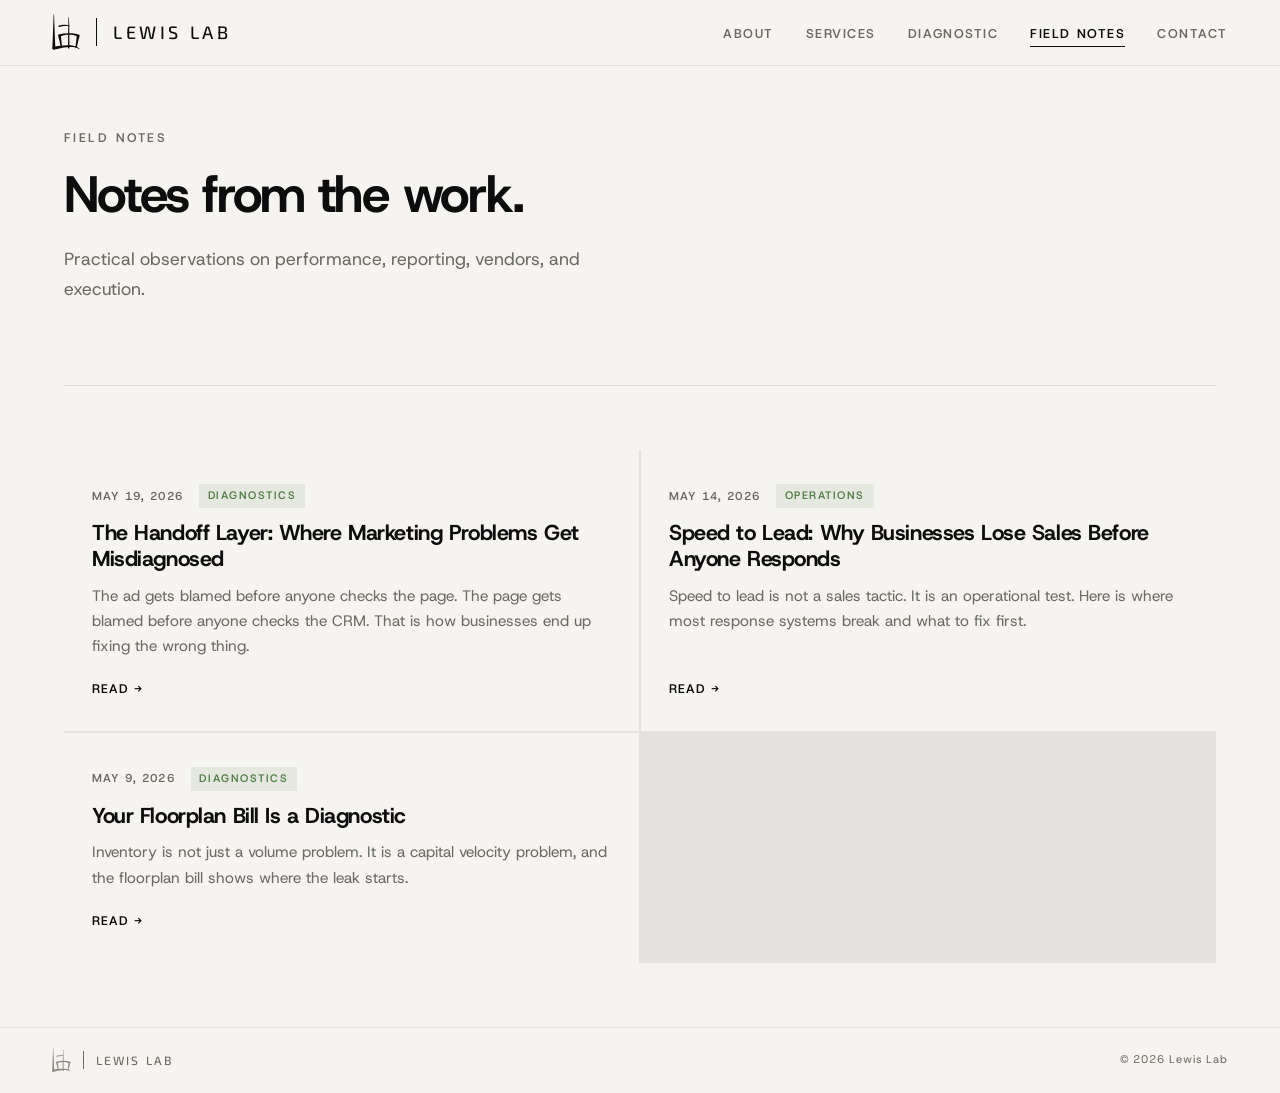
==== blog.html @ 9c0d0205 "Add marketing handoff layer post, update blog and sitemap" ====
<!DOCTYPE html>
<html lang="en">
<head>
  <meta charset="UTF-8" />
  <meta name="viewport" content="width=device-width, initial-scale=1.0" />

  <title>Field Notes | Lewis Lab</title>
  <link rel="canonical" href="https://www.lewislab.io/blog.html" />
  <link rel="icon" type="image/png" href="favicon.png" />
  <link rel="apple-touch-icon" href="apple-touch-icon.png" />
  <meta name="description" content="Practical observations on performance, reporting, vendors, and execution." />

  <meta property="og:title" content="Field Notes | Lewis Lab" />
  <meta property="og:description" content="Practical observations on performance, reporting, vendors, and execution." />
  <meta property="og:type" content="website" />
  <meta property="og:url" content="https://www.lewislab.io/blog.html" />
  <meta property="og:site_name" content="Lewis Lab" />
  <meta property="og:image" content="https://www.lewislab.io/og-image.png" />
  <meta property="og:image:width" content="1200" />
  <meta property="og:image:height" content="630" />

  <meta name="twitter:card" content="summary_large_image" />
  <meta name="twitter:title" content="Field Notes | Lewis Lab" />
  <meta name="twitter:description" content="Practical observations on performance, reporting, vendors, and execution." />
  <meta name="twitter:image" content="https://www.lewislab.io/og-image.png" />

  <link rel="preconnect" href="https://fonts.googleapis.com" />
  <link rel="preconnect" href="https://fonts.gstatic.com" crossorigin />
  <link href="https://fonts.googleapis.com/css2?family=Host+Grotesk:wght@400;500;600;700&family=Exo+2:wght@400;500;600&display=swap" rel="stylesheet" />
  <link rel="stylesheet" href="styles.css" />

  <!-- No page-specific CSS needed: blog listing styles are fully in styles.css -->
</head>
<body class="internal-page">

  <nav aria-label="Primary navigation">
    <a class="nav-logo" href="/">
      <svg class="nav-logo-mark" viewBox="0 0 543.88 699.28" xmlns="http://www.w3.org/2000/svg" aria-hidden="true">
        <path fill="#0D0D0D" d="M6.74,660.85c7.02-159.58,13.14-327.38,18.73-486.98,1.42-40.33,4.12-121.96,5.39-162.32.09-2.71,2.36-4.84,5.07-4.75,2.6.09,4.66,2.19,4.75,4.75,1.85,58.76,4.8,144.44,6.83,202.91,4.75,131.63,9.98,274.19,15.64,405.82l1.77,40.58c.7,16.07-11.75,29.66-27.82,30.37-16.96.84-31.19-13.41-30.37-30.37Z"/>
        <path fill="#0D0D0D" d="M314.56,666.42c-2.31-2.74-3.53-6.23-3.49-9.82,1.98-178.8,2.15-376.42,8.24-554.04.39-12.36.84-24.72,1.33-37.08.09-2.35,1.86-4.4,4.21-4.6,2.69-.23,4.92,1.85,5.02,4.41.49,12.42.94,24.85,1.34,37.27,4.48,129.96,5.91,279.08,6.86,410.02l1.44,149.1c-.47,17.13-13.09,18.83-24.96,4.74Z"/>
        <path fill="#0D0D0D" d="M454.91,651.13c4.17,1.43,19.13,5.58,24.47,7.25,1.86.59,1.94-.93,2.38-2.91,15.63-75.5,30.93-151.11,52.84-225.08,1.1-3.63,2.43-6.85,3.34-9.95,2.29-7.8-2.1-16.02-9.85-18.46-127.93-40.3-273.09-36.7-402.8-4.19-9.32,3.27-9.6,12.77-6.62,21.06,23.02,77.64,36,158.34,52.92,237.06,7.51-1.54,20.65-5.49,25.8-7.02-4.83-43.93-22.15-205.22-23.39-216.38,96.71-36.62,209.86-37.64,306.86,1.56l-25.94,217.06Z"/>
        <path fill="#0D0D0D" d="M133.89,224.09c51.72-19.11,148.16-22.55,199.22-1.15l3.2,1.41c.53.24,1.06.46,1.58.72,1.38.72,3.26,1.65,4.64,2.4,1.43.89,4.52,2.61,5.89,3.69.94.67,1.88,1.34,2.79,2.02,3.82,2.96.09,8.26-4.67,6.59l-.3-.11c-15.37-5.71-32.43-7.42-49.44-8.24-17.05-.73-34.29-.34-51.42.97-25.59,2-50.8,5.64-75.42,11.7-7.84,1.93-15.56,4.22-23.11,6.87-20.92,7.03-33.4-18.68-12.97-26.87Z"/>
        <path fill="#0D0D0D" d="M28.8,639.12c121.17-28.14,377.55-59.78,481.75,14.68,9.03,6.62,17.29,14.46,23.92,23.44,1.69,2.3,1.5,5.62-.74,7.39-1.87,1.48-4.41,1.45-6.23.14-6.47-4.85-13.12-9.12-20.2-12.92-65.83-33.13-146.59-31.24-218.57-25.84-41.72,3.54-83.27,9.57-124.44,17.19-41.07,7.69-81.96,16.79-122.2,27.91-14.28,4.01-29.11-4.34-33.1-18.62-4.14-14.68,4.94-29.97,19.8-33.37Z"/>
      </svg>
      <div class="nav-logo-divider"></div>
      <span class="nav-logo-text">Lewis Lab</span>
    </a>

    <ul class="nav-links">
      <li class="mobile-hide"><a href="/#about">About</a></li>
      <li><a href="services.html">Services</a></li>
      <li><a href="diagnostic.html">Diagnostic</a></li>
      <li><a href="blog.html" aria-current="page">Field Notes</a></li>
      <li><a href="/#contact">Contact</a></li>
    </ul>
  </nav>

  <main>
    <div class="ll-container">
      <header class="ll-page-hero">
        <p class="ll-page-label">Field Notes</p>
        <h1 class="ll-page-title">Notes from the work.</h1>
        <p class="ll-page-sub">Practical observations on performance, reporting, vendors, and execution.</p>
      </header>
    </div>

    <hr class="ll-page-rule" />

    <div class="ll-container ll-section">

      <div class="post-grid">

        <!-- ===============================================================
             ADD NEW POSTS HERE — paste a new <article> block as the FIRST
             child so newest posts appear top-left.

             TEMPLATE:

             <article class="post-card reveal">
               <a class="post-card-inner" href="posts/your-slug.html">
                 <div class="post-meta">
                   <time datetime="YYYY-MM-DD">Month DD, YYYY</time>
                   <span class="post-category">Category</span>
                 </div>
                 <h2 class="post-title">Your Post Title Here</h2>
                 <p class="post-excerpt">One or two sentences. Keep it tight.</p>
                 <span class="post-read-more" aria-hidden="true">Read &rarr;</span>
               </a>
             </article>

             CATEGORIES: Diagnostics, Strategy, Operations, Data, Marketing, Advisory
             =============================================================== -->

        <article class="post-card reveal">
          <a class="post-card-inner" href="posts/marketing-handoff-layer.html">
            <div class="post-meta">
              <time datetime="2026-05-19">May 19, 2026</time>
              <span class="post-category">Diagnostics</span>
            </div>
            <h2 class="post-title">The Handoff Layer: Where Marketing Problems Get Misdiagnosed</h2>
            <p class="post-excerpt">The ad gets blamed before anyone checks the page. The page gets blamed before anyone checks the CRM. That is how businesses end up fixing the wrong thing.</p>
            <span class="post-read-more" aria-hidden="true">Read &rarr;</span>
          </a>
        </article>

        <article class="post-card reveal">
          <a class="post-card-inner" href="posts/speed-to-lead.html">
            <div class="post-meta">
              <time datetime="2026-05-14">May 14, 2026</time>
              <span class="post-category">Operations</span>
            </div>
            <h2 class="post-title">Speed to Lead: Why Businesses Lose Sales Before Anyone Responds</h2>
            <p class="post-excerpt">Speed to lead is not a sales tactic. It is an operational test. Here is where most response systems break and what to fix first.</p>
            <span class="post-read-more" aria-hidden="true">Read &rarr;</span>
          </a>
        </article>

        <article class="post-card reveal">
          <a class="post-card-inner" href="posts/your-floorplan-bill-is-a-diagnostic.html">
            <div class="post-meta">
              <time datetime="2026-05-09">May 9, 2026</time>
              <span class="post-category">Diagnostics</span>
            </div>
            <h2 class="post-title">Your Floorplan Bill Is a Diagnostic</h2>
            <p class="post-excerpt">Inventory is not just a volume problem. It is a capital velocity problem, and the floorplan bill shows where the leak starts.</p>
            <span class="post-read-more" aria-hidden="true">Read &rarr;</span>
          </a>
        </article>

      </div>

    </div>
  </main>

  <footer>
    <div class="footer-logo">
      <svg class="footer-logo-mark" viewBox="0 0 543.88 699.28" xmlns="http://www.w3.org/2000/svg" aria-hidden="true">
        <path fill="#888880" d="M6.74,660.85c7.02-159.58,13.14-327.38,18.73-486.98,1.42-40.33,4.12-121.96,5.39-162.32.09-2.71,2.36-4.84,5.07-4.75,2.6.09,4.66,2.19,4.75,4.75,1.85,58.76,4.8,144.44,6.83,202.91,4.75,131.63,9.98,274.19,15.64,405.82l1.77,40.58c.7,16.07-11.75,29.66-27.82,30.37-16.96.84-31.19-13.41-30.37-30.37Z"/>
        <path fill="#888880" d="M314.56,666.42c-2.31-2.74-3.53-6.23-3.49-9.82,1.98-178.8,2.15-376.42,8.24-554.04.39-12.36.84-24.72,1.33-37.08.09-2.35,1.86-4.4,4.21-4.6,2.69-.23,4.92,1.85,5.02,4.41.49,12.42.94,24.85,1.34,37.27,4.48,129.96,5.91,279.08,6.86,410.02l1.44,149.1c-.47,17.13-13.09,18.83-24.96,4.74Z"/>
        <path fill="#888880" d="M454.91,651.13c4.17,1.43,19.13,5.58,24.47,7.25,1.86.59,1.94-.93,2.38-2.91,15.63-75.5,30.93-151.11,52.84-225.08,1.1-3.63,2.43-6.85,3.34-9.95,2.29-7.8-2.1-16.02-9.85-18.46-127.93-40.3-273.09-36.7-402.8-4.19-9.32,3.27-9.6,12.77-6.62,21.06,23.02,77.64,36,158.34,52.92,237.06,7.51-1.54,20.65-5.49,25.8-7.02-4.83-43.93-22.15-205.22-23.39-216.38,96.71-36.62,209.86-37.64,306.86,1.56l-25.94,217.06Z"/>
        <path fill="#888880" d="M133.89,224.09c51.72-19.11,148.16-22.55,199.22-1.15l3.2,1.41c.53.24,1.06.46,1.58.72,1.38.72,3.26,1.65,4.64,2.4,1.43.89,4.52,2.61,5.89,3.69.94.67,1.88,1.34,2.79,2.02,3.82,2.96.09,8.26-4.67,6.59l-.3-.11c-15.37-5.71-32.43-7.42-49.44-8.24-17.05-.73-34.29-.34-51.42.97-25.59,2-50.8,5.64-75.42,11.7-7.84,1.93-15.56,4.22-23.11,6.87-20.92,7.03-33.4-18.68-12.97-26.87Z"/>
        <path fill="#888880" d="M28.8,639.12c121.17-28.14,377.55-59.78,481.75,14.68,9.03,6.62,17.29,14.46,23.92,23.44,1.69,2.3,1.5,5.62-.74,7.39-1.87,1.48-4.41,1.45-6.23.14-6.47-4.85-13.12-9.12-20.2-12.92-65.83-33.13-146.59-31.24-218.57-25.84-41.72,3.54-83.27,9.57-124.44,17.19-41.07,7.69-81.96,16.79-122.2,27.91-14.28,4.01-29.11-4.34-33.1-18.62-4.14-14.68,4.94-29.97,19.8-33.37Z"/>
      </svg>
      <div class="footer-logo-divider"></div>
      <span class="footer-logo-text">Lewis Lab</span>
    </div>
    <span>&copy; 2026 Lewis Lab</span>
  </footer>

  <script>
    const revealItems = document.querySelectorAll('.reveal');
    const revealObserver = new IntersectionObserver((entries) => {
      entries.forEach((entry) => {
        if (entry.isIntersecting) {
          entry.target.classList.add('is-visible');
          revealObserver.unobserve(entry.target);
        }
      });
    }, { threshold: 0.12 });
    revealItems.forEach((item) => revealObserver.observe(item));

    // GA4 — blog_post_click
    (function() {
      function fireEvent(name, params) {
        if (typeof gtag === 'function') {
          gtag('event', name, params || {});
        }
      }

      document.querySelectorAll('.post-card-inner').forEach(function(link) {
        link.addEventListener('click', function() {
          var titleEl = this.querySelector('.post-title');
          fireEvent('blog_post_click', {
            post_title: titleEl ? titleEl.textContent.trim() : '',
            post_url: this.href || ''
          });
        });
      });
    })();
  </script>

</body>
</html>
---- styles.css ----
/* ============================================================
   Lewis Lab — Shared Stylesheet
   styles.css
   Root-level pages: <link rel="stylesheet" href="styles.css">
   Post pages (/posts/): <link rel="stylesheet" href="../styles.css">
   ============================================================ */


/* ── RESET ── */
*, *::before, *::after {
  box-sizing: border-box;
  margin: 0;
  padding: 0;
}


/* ── TOKENS ── */
:root {
  --ink:       #0D0D0D;
  --moss:      #527D45;
  --prussian:  #1E3A4A;
  --parchment: #F5F4F0;
  --stone:     #6B6B64;
  --white:     #FFFFFF;
  --display:   "Host Grotesk", "Helvetica Neue", Helvetica, Arial, sans-serif;
  --body:      "Host Grotesk", sans-serif;
  --wordmark:  "Exo 2", sans-serif;
  --pad:       3.25rem;
}


/* ── BASE ── */
html {
  font-size: 16px;
  scroll-behavior: smooth;
  -webkit-font-smoothing: antialiased;
  -moz-osx-font-smoothing: grayscale;
}

body {
  background: var(--parchment);
  color: var(--ink);
  font-family: var(--body);
  font-weight: 400;
  line-height: 1.6;
  -webkit-font-smoothing: antialiased;
}


/* ── NAV ── */
nav {
  position: fixed;
  top: 0; left: 0; right: 0;
  z-index: 100;
  background: var(--parchment);
  border-bottom: 1px solid rgba(13,13,13,0.08);
  padding: 0.9rem var(--pad);
  display: flex;
  align-items: center;
  justify-content: space-between;
}

.nav-logo {
  display: flex;
  align-items: center;
  gap: 0;
  text-decoration: none;
  flex-shrink: 0;
}

.nav-logo-mark {
  height: 36px;
  width: auto;
  display: block;
  flex-shrink: 0;
}

.nav-logo-divider {
  width: 1px;
  height: 28px;
  background: var(--ink);
  margin: 0 16px;
  flex-shrink: 0;
}

.nav-logo-text {
  font-family: var(--wordmark);
  font-weight: 500;
  font-size: 18px;
  letter-spacing: 0.2em;
  text-transform: uppercase;
  color: var(--ink);
  line-height: 1;
  white-space: nowrap;
}

.nav-links {
  display: flex;
  gap: 2rem;
  list-style: none;
  align-items: center;
}

.nav-links a {
  position: relative;
  font-family: var(--body);
  font-size: 0.8rem;
  font-weight: 600;
  letter-spacing: 0.12em;
  text-transform: uppercase;
  color: var(--stone);
  text-decoration: none;
  transition: color 0.2s;
}

.nav-links a::after {
  content: "";
  position: absolute;
  left: 0;
  right: 0;
  bottom: -0.35rem;
  height: 1px;
  background: var(--ink);
  transform: scaleX(0);
  transform-origin: center;
  transition: transform 0.2s ease;
}

.nav-links a:hover,
.nav-links a:focus {
  color: var(--ink);
}

.nav-links a:hover::after,
.nav-links a:focus::after {
  transform: scaleX(1);
}

.nav-links a[aria-current="page"] { color: var(--ink); }
.nav-links a[aria-current="page"]::after { transform: scaleX(1); }

/* Desktop: About is visible */
.mobile-hide { display: inline; }


/* ── FOOTER ── */
footer {
  padding: 1.3rem var(--pad);
  border-top: 1px solid rgba(13,13,13,0.08);
  display: flex;
  justify-content: space-between;
  align-items: center;
}

.footer-logo {
  display: flex;
  align-items: center;
}

.footer-logo-mark {
  height: 24px;
  width: auto;
  display: block;
}

.footer-logo-divider {
  width: 1px;
  height: 18px;
  background: var(--stone);
  margin: 0 12px;
}

.footer-logo-text {
  font-family: var(--wordmark);
  font-weight: 500;
  font-size: 12px;
  letter-spacing: 0.18em;
  text-transform: uppercase;
  color: var(--stone);
}

footer span {
  font-size: 0.7rem;
  color: var(--stone);
  letter-spacing: 0.08em;
}


/* ── SECTION / LAYOUT ── */
.section {
  padding: 2.75rem var(--pad);
}

.rule {
  border: none;
  border-top: 1px solid rgba(13,13,13,0.1);
  margin: 0 var(--pad);
}


/* ── TYPOGRAPHY ── */
.section-label {
  font-family: var(--body);
  font-size: 0.78rem;
  font-weight: 600;
  letter-spacing: 0.2em;
  text-transform: uppercase;
  color: var(--stone);
  margin-bottom: 1.25rem;
}


/* ── BUTTONS / CTA ── */
.hero-cta,
.page-hero-cta,
.post-cta {
  display: inline-block;
  font-family: var(--body);
  font-size: 0.75rem;
  font-weight: 600;
  letter-spacing: 0.12em;
  text-transform: uppercase;
  color: var(--white);
  background: var(--ink);
  padding: 0.875rem 2rem;
  text-decoration: none;
  white-space: nowrap;
  transition: background 0.2s;
}

.hero-cta:hover,
.hero-cta:focus,
.hero-cta:active,
.page-hero-cta:hover,
.page-hero-cta:focus,
.post-cta:hover,
.post-cta:focus,
.post-cta:active {
  background: var(--moss);
}

.post-cta {
  margin-top: 0.5rem;
}

.contact-form button {
  font-family: var(--body);
  font-size: 0.75rem;
  font-weight: 600;
  letter-spacing: 0.12em;
  text-transform: uppercase;
  color: var(--white);
  background: var(--ink);
  border: none;
  padding: 0.875rem 2rem;
  cursor: pointer;
  transition: background 0.2s;
  align-self: flex-start;
  white-space: nowrap;
}

.contact-form button:hover,
.contact-form button:focus,
.contact-form button:active {
  background: var(--moss);
}


/* ── CONTACT FORM ── */
.contact-grid {
  display: grid;
  grid-template-columns: 1fr 1fr;
  gap: 3.75rem;
  align-items: start;
}

.contact-heading {
  font-family: var(--display);
  font-size: clamp(2rem, 3.5vw, 3.5rem);
  font-weight: 700;
  line-height: 1.08;
  letter-spacing: -0.03em;
}

.contact-sub {
  font-size: 1.05rem;
  color: var(--stone);
  line-height: 1.7;
  margin-top: 1rem;
}

.contact-form {
  display: flex;
  flex-direction: column;
  gap: 0.75rem;
}

.contact-form label {
  display: block;
  font-size: 0.72rem;
  font-weight: 600;
  letter-spacing: 0.12em;
  text-transform: uppercase;
  color: var(--stone);
  margin-bottom: 0.35rem;
}

.contact-field {
  display: flex;
  flex-direction: column;
}

.contact-form input,
.contact-form textarea {
  font-family: var(--body);
  font-size: 0.9rem;
  color: var(--ink);
  background: var(--white);
  border: 1.5px solid rgba(13,13,13,0.15);
  padding: 0.9rem 1.1rem;
  outline: none;
  width: 100%;
  transition: border-color 0.2s;
  resize: none;
}

.contact-form input:focus,
.contact-form textarea:focus {
  border-color: var(--ink);
}

.contact-form textarea {
  min-height: 120px;
}


/* ── REVEAL / SCROLL ANIMATIONS ── */
.reveal {
  opacity: 0;
  transform: translateY(18px);
  transition: opacity 0.45s ease, transform 0.45s ease;
}

.reveal.is-visible {
  opacity: 1;
  transform: translateY(0);
}

.reveal-piece {
  opacity: 0;
  transform: translateY(10px);
  transition: opacity 0.42s ease, transform 0.42s ease;
}

.service-card.is-visible .reveal-piece {
  opacity: 1;
  transform: translateY(0);
}

.service-card.is-visible .reveal-piece:nth-child(1) { transition-delay: 0.08s; }
.service-card.is-visible .reveal-piece:nth-child(2) { transition-delay: 0.18s; }
.service-card.is-visible .reveal-piece:nth-child(3) { transition-delay: 0.28s; }
.service-card.is-visible .reveal-piece:nth-child(4) { transition-delay: 0.38s; }

.services-grid .service-card:nth-child(2) { transition-delay: 0.10s; }
.services-grid .service-card:nth-child(3) { transition-delay: 0.20s; }

.contact-reveal {
  opacity: 0;
  transform: translateY(24px);
  transition: opacity 0.7s ease, transform 0.7s ease;
}

.contact-reveal.is-visible {
  opacity: 1;
  transform: translateY(0);
}

.services-intro-reveal {
  opacity: 0;
  transform: translateY(18px);
  transition: opacity 0.45s ease, transform 0.45s ease;
}

.services-intro-reveal.is-visible {
  opacity: 1;
  transform: translateY(0);
}


/* ── INTERNAL PAGE LAYOUT SYSTEM ── */
.internal-page main {
  padding-top: 4.5rem;
}

.ll-container {
  max-width: 72rem;
  width: calc(100% - 2 * var(--pad));
  margin-left: auto;
  margin-right: auto;
}

.ll-page-hero {
  padding: 3.5rem 0 3rem;
  max-width: 56rem;
}

.ll-page-label {
  font-family: var(--body);
  font-size: 0.78rem;
  font-weight: 600;
  letter-spacing: 0.2em;
  text-transform: uppercase;
  color: var(--stone);
  margin-bottom: 1.25rem;
}

.ll-page-title {
  font-family: var(--display);
  font-size: clamp(2.4rem, 4vw, 4.25rem);
  font-weight: 700;
  line-height: 1.04;
  letter-spacing: -0.035em;
  color: var(--ink);
  max-width: 20ch;
  margin-bottom: 1.5rem;
}

.ll-page-sub {
  font-size: 1.1rem;
  color: var(--stone);
  line-height: 1.7;
  max-width: 52ch;
  margin-bottom: 2rem;
}

.ll-page-rule {
  border: none;
  border-top: 1px solid rgba(13,13,13,0.1);
  max-width: 72rem;
  width: calc(100% - 2 * var(--pad));
  margin-left: auto;
  margin-right: auto;
}

.ll-section {
  padding: 4rem 0;
}

@media (max-width: 768px) {
  .ll-page-hero {
    padding: 3rem 0 2.5rem;
  }
  .ll-section {
    padding: 2rem 0 4rem;
  }
}

/* ── BLOG LISTING ── */
.page-header {
  padding: 7rem var(--pad) 3rem;
  border-bottom: 1px solid rgba(13,13,13,0.1);
}

.page-header .section-label {
  font-size: 0.78rem;
  margin-bottom: 1.25rem;
}

.page-header h1 {
  font-family: var(--display);
  font-size: clamp(2rem, 3.5vw, 3.5rem);
  font-weight: 700;
  line-height: 1.08;
  letter-spacing: -0.03em;
  color: var(--ink);
  max-width: 24ch;
  margin-bottom: 0;
}

.page-header p {
  font-size: 1.1rem;
  color: var(--stone);
  line-height: 1.65;
  max-width: 52ch;
}

.blog-section {
  padding: 3.5rem var(--pad) 5rem;
}

.post-grid {
  display: grid;
  grid-template-columns: repeat(3, 1fr);
  gap: 2px;
  background: rgba(13,13,13,0.08);
}

@media (min-width: 769px) {
  .post-grid {
    grid-template-columns: repeat(2, 1fr);
  }
}

.post-card { background: var(--parchment); }

.post-card-inner {
  display: flex;
  flex-direction: column;
  gap: 0.75rem;
  padding: 2rem 1.75rem;
  text-decoration: none;
  color: inherit;
  height: 100%;
  border-top: 2px solid transparent;
  transition: border-color 0.2s ease, background 0.2s ease;
}

.post-card-inner:hover {
  border-color: var(--moss);
  background: var(--white);
}

.post-meta {
  display: flex;
  align-items: center;
  gap: 1rem;
}

.post-meta time {
  font-size: 0.72rem;
  font-weight: 600;
  letter-spacing: 0.1em;
  text-transform: uppercase;
  color: var(--stone);
}

.post-category {
  font-size: 0.68rem;
  font-weight: 600;
  letter-spacing: 0.14em;
  text-transform: uppercase;
  color: var(--moss);
  background: rgba(82,125,69,0.1);
  padding: 0.2rem 0.55rem;
}

.post-title {
  font-family: var(--display);
  font-size: 1.35rem;
  font-weight: 700;
  line-height: 1.2;
  letter-spacing: -0.02em;
  color: var(--ink);
}

.post-excerpt {
  font-size: 0.95rem;
  color: var(--stone);
  line-height: 1.65;
  flex: 1;
}

.post-read-more {
  font-size: 0.78rem;
  font-weight: 600;
  letter-spacing: 0.1em;
  text-transform: uppercase;
  color: var(--ink);
  margin-top: 0.5rem;
}


/* ── BLOG POST TEMPLATE ── */
.post-header {
  padding: 7rem var(--pad) 3rem;
  max-width: 780px;
  margin: 0 auto;
}

/* .post-meta defined above (shared with listing) */

.post-header .post-meta {
  margin-bottom: 1.5rem;
}

/* post-title in post context (larger than listing context) */
.post-header .post-title {
  font-size: clamp(2.25rem, 4.5vw, 3.75rem);
  line-height: 1.06;
  letter-spacing: -0.035em;
  margin-bottom: 1.25rem;
}

.post-dek {
  font-size: 1.2rem;
  color: var(--stone);
  line-height: 1.6;
  max-width: 58ch;
}

.post-header .post-author {
  font-size: 0.8rem;
  line-height: 1.4;
  color: var(--stone);
  font-weight: 600;
  letter-spacing: 0.08em;
  margin-top: -0.75rem;
  margin-bottom: 1.25rem;
}

.post-rule {
  border: none;
  border-top: 1px solid rgba(13,13,13,0.1);
  max-width: 780px;
  margin: 0 auto;
}

.post-body {
  padding: 3rem var(--pad) 5rem;
  max-width: 780px;
  margin: 0 auto;
}

.post-body p {
  font-size: 1.1rem;
  line-height: 1.8;
  color: var(--ink);
  margin-bottom: 1.75rem;
}

.post-body p:last-child { margin-bottom: 0; }

.post-body strong {
  font-weight: 700;
  color: var(--ink);
}

.post-body h2 {
  font-family: var(--display);
  font-size: 1.45rem;
  font-weight: 700;
  line-height: 1.2;
  letter-spacing: -0.02em;
  color: var(--ink);
  margin-top: 2.75rem;
  margin-bottom: 1rem;
}

.stat-callout {
  border-left: 3px solid var(--moss);
  padding: 1.25rem 1.5rem;
  margin: 2.25rem 0;
  background: rgba(82,125,69,0.06);
}

.stat-callout p {
  font-size: 1.35rem;
  font-weight: 700;
  line-height: 1.4;
  color: var(--ink);
  margin-bottom: 0;
}

.stat-callout span {
  display: block;
  font-size: 0.8rem;
  font-weight: 600;
  letter-spacing: 0.1em;
  text-transform: uppercase;
  color: var(--stone);
  margin-top: 0.4rem;
}

.diagnostic-box {
  border: 1.5px solid rgba(13,13,13,0.12);
  padding: 2rem;
  margin: 2.5rem 0;
  background: var(--white);
}

.diagnostic-box p.box-label {
  font-size: 0.72rem;
  font-weight: 600;
  letter-spacing: 0.18em;
  text-transform: uppercase;
  color: var(--moss);
  margin-bottom: 1rem;
}

.diagnostic-box ol {
  list-style: none;
  counter-reset: diag;
  display: flex;
  flex-direction: column;
  gap: 1rem;
}

.diagnostic-box ol li {
  counter-increment: diag;
  display: flex;
  gap: 1rem;
  font-size: 1rem;
  line-height: 1.6;
  color: var(--ink);
}

.diagnostic-box ol li::before {
  content: counter(diag);
  font-family: var(--wordmark);
  font-size: 1.1rem;
  font-weight: 600;
  color: var(--stone);
  flex-shrink: 0;
  width: 1.5rem;
  padding-top: 0.05rem;
}

.source-note {
  border-top: 1px solid rgba(13,13,13,0.12);
  margin-top: 3rem;
  padding-top: 1.5rem;
}

.source-note p.source-label {
  font-size: 0.72rem;
  font-weight: 600;
  letter-spacing: 0.18em;
  text-transform: uppercase;
  color: var(--stone);
  margin-bottom: 0.9rem;
}

.source-note ul {
  display: flex;
  flex-direction: column;
  gap: 0.7rem;
  list-style: none;
}

.source-note li {
  font-size: 0.92rem;
  line-height: 1.55;
  color: var(--stone);
}

.source-note a {
  color: var(--ink);
  text-decoration: underline;
  text-decoration-thickness: 1px;
  text-underline-offset: 0.18em;
}

.source-note a:hover { color: var(--moss); }

.back-link {
  display: block;
  font-size: 0.78rem;
  font-weight: 600;
  letter-spacing: 0.1em;
  text-transform: uppercase;
  color: var(--stone);
  text-decoration: none;
  padding: 2rem var(--pad) 0;
  transition: color 0.2s;
}

.back-link:hover { color: var(--ink); }


/* ── RESPONSIVE: 768px ── */
@media (max-width: 768px) {
  :root { --pad: 1.5rem; }

  nav {
    padding: 0.85rem 1.2rem;
  }

  .nav-logo-mark  { height: 28px; }

  .nav-logo-text  {
    font-size: 14px;
    letter-spacing: 0.15em;
  }

  .nav-logo-divider {
    margin: 0 10px;
    height: 22px;
  }

  .nav-links {
    gap: 0.7rem;
  }

  .nav-links a {
    font-size: 0.64rem;
    letter-spacing: 0.07em;
  }

  .nav-links a::after {
    display: none;
  }

  footer {
    flex-direction: column;
    gap: 0.75rem;
    text-align: center;
  }

  .contact-grid {
    grid-template-columns: 1fr;
    gap: 2rem;
  }

  .contact-form input,
  .contact-form textarea {
    padding: 0.8rem 1rem;
  }

  .page-header {
    padding: 7.5rem var(--pad) 2rem;
  }

  .blog-section {
    padding: 0 0 4rem;
  }

  .post-grid {
    display: block;
    background: none;
    gap: 0;
    border-top: 1px solid rgba(13,13,13,0.1);
  }

  .post-card {
    background: none;
    border-bottom: 1px solid rgba(13,13,13,0.1);
  }

  .post-card-inner {
    padding: 1.5rem var(--pad);
    border-top: none;
    gap: 0.6rem;
  }

  .post-card-inner:hover {
    background: none;
    border-color: transparent;
  }

  .post-read-more {
    color: var(--moss);
  }

  .post-header {
    padding: 5.5rem var(--pad) 2.25rem;
  }

  .post-body {
    padding: 2.5rem var(--pad) 4rem;
  }

  .post-body p { font-size: 1rem; }

  .stat-callout p { font-size: 1.15rem; }
}


/* ── RESPONSIVE: 640px ── */
@media (max-width: 640px) {
  /* Hide About on mobile */
  .mobile-hide {
    display: none;
  }

  nav {
    flex-direction: column;
    align-items: flex-start;
    gap: 0.72rem;
    padding: 0.85rem 0.95rem 0.75rem;
  }

  .nav-links {
    width: 100%;
    justify-content: space-between;
    gap: 0.55rem;
  }

  .nav-links a {
    font-size: 0.62rem;
    letter-spacing: 0.065em;
    white-space: nowrap;
  }
}


/* ── RESPONSIVE: 430px ── */
@media (max-width: 430px) {
  nav {
    padding-left: 0.95rem;
    padding-right: 0.95rem;
  }

  .nav-logo-mark {
    height: 27px;
  }

  .nav-logo-divider {
    margin: 0 8px;
    height: 21px;
  }

  .nav-logo-text {
    font-size: 13px;
    letter-spacing: 0.13em;
  }

  .nav-links {
    gap: 0.68rem;
  }

  .nav-links a {
    font-size: 0.63rem;
    letter-spacing: 0.06em;
  }
}
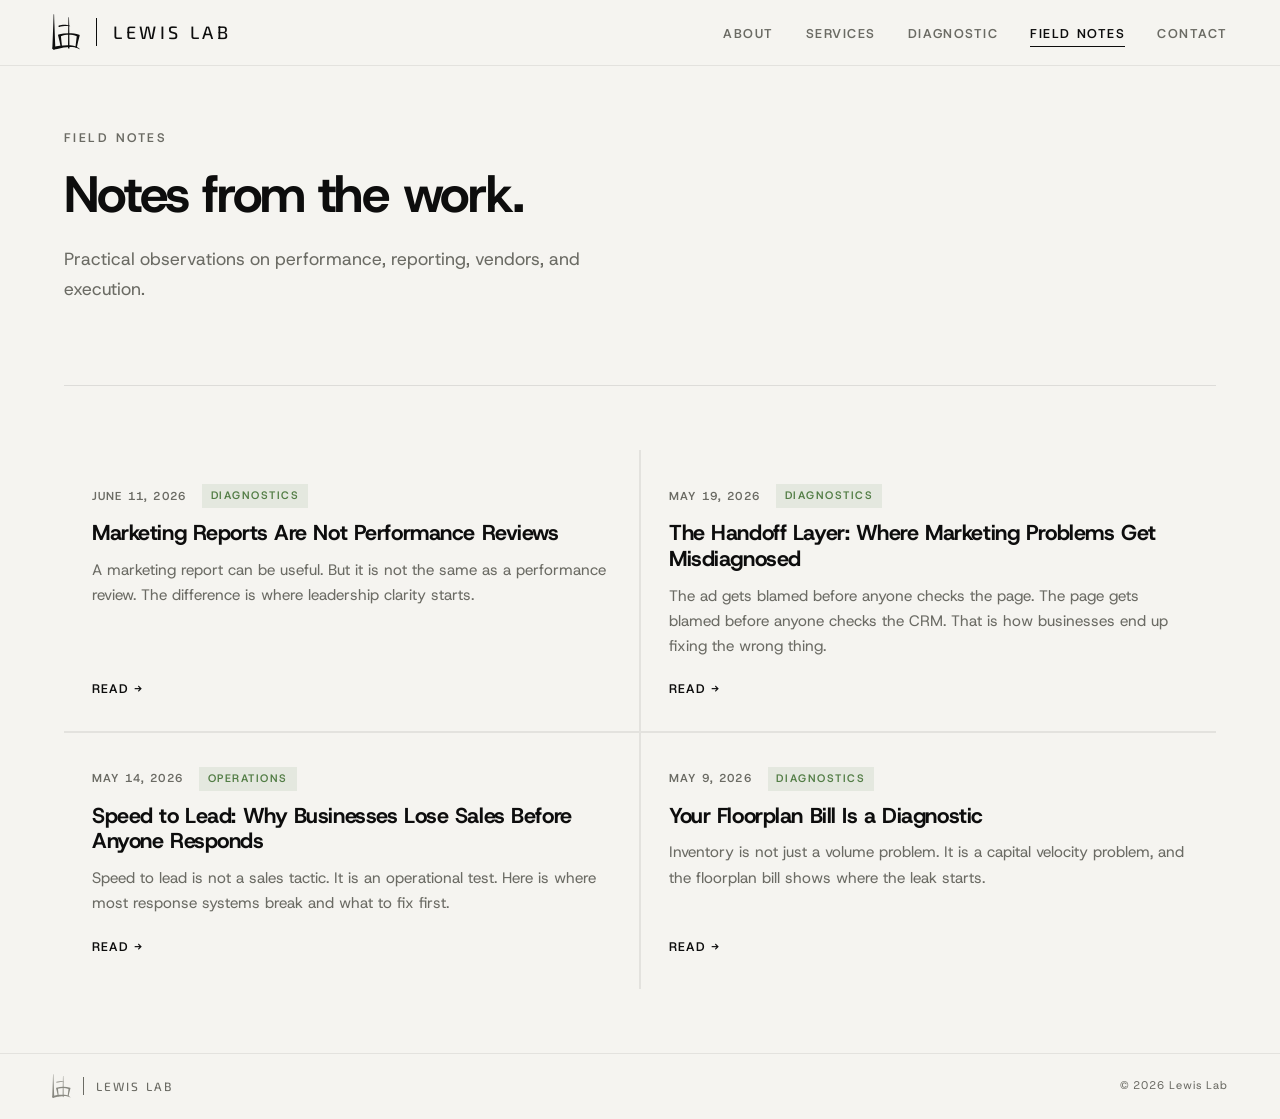
==== commit b0bdf094: "Add Marketing Reports post to homepage and blog index; update sitemap lastmod dates" ====
--- a/blog.html
+++ b/blog.html
@@ -1,6 +1,14 @@
 <!DOCTYPE html>
 <html lang="en">
 <head>
+<!-- Google tag (gtag.js) -->
+<script async src="https://www.googletagmanager.com/gtag/js?id=G-SXWQ0990PC"></script>
+<script>
+  window.dataLayer = window.dataLayer || [];
+  function gtag(){dataLayer.push(arguments);}
+  gtag('js', new Date());
+  gtag('config', 'G-SXWQ0990PC');
+</script>
   <meta charset="UTF-8" />
   <meta name="viewport" content="width=device-width, initial-scale=1.0" />
 
@@ -90,6 +98,18 @@
 
              CATEGORIES: Diagnostics, Strategy, Operations, Data, Marketing, Advisory
              =============================================================== -->
+
+        <article class="post-card reveal">
+          <a class="post-card-inner" href="posts/marketing-reports-are-not-performance-reviews.html">
+            <div class="post-meta">
+              <time datetime="2026-06-11">June 11, 2026</time>
+              <span class="post-category">Diagnostics</span>
+            </div>
+            <h2 class="post-title">Marketing Reports Are Not Performance Reviews</h2>
+            <p class="post-excerpt">A marketing report can be useful. But it is not the same as a performance review. The difference is where leadership clarity starts.</p>
+            <span class="post-read-more" aria-hidden="true">Read &rarr;</span>
+          </a>
+        </article>
 
         <article class="post-card reveal">
           <a class="post-card-inner" href="posts/marketing-handoff-layer.html">
--- a/styles.css
+++ b/styles.css
@@ -33,6 +33,7 @@
 html {
   font-size: 16px;
   scroll-behavior: smooth;
+  scroll-padding-top: 4rem;
   -webkit-font-smoothing: antialiased;
   -moz-osx-font-smoothing: grayscale;
 }
@@ -647,6 +648,42 @@
   margin-bottom: 1rem;
 }
 
+.post-body a:not(.post-cta) {
+  color: var(--moss);
+  text-decoration: underline;
+  text-decoration-thickness: 1px;
+  text-underline-offset: 0.16em;
+}
+
+.post-body a:not(.post-cta):hover,
+.post-body a:not(.post-cta):focus {
+  color: var(--prussian);
+  text-decoration-color: var(--prussian);
+}
+
+.post-body a[target="_blank"]:not(.post-cta) {
+  color: var(--ink);
+  text-decoration-color: rgba(13, 13, 13, 0.45);
+}
+
+.post-body a[target="_blank"]:not(.post-cta):hover,
+.post-body a[target="_blank"]:not(.post-cta):focus {
+  color: var(--moss);
+  text-decoration-color: var(--moss);
+}
+
+.post-body .post-cta {
+  color: var(--white);
+  text-decoration: none;
+}
+
+.post-body .post-cta:hover,
+.post-body .post-cta:focus,
+.post-body .post-cta:active {
+  color: var(--white);
+  text-decoration: none;
+}
+
 .stat-callout {
   border-left: 3px solid var(--moss);
   padding: 1.25rem 1.5rem;
@@ -672,6 +709,13 @@
   margin-top: 0.4rem;
 }
 
+.stat-callout .callout-source {
+  text-transform: none;
+  letter-spacing: 0.02em;
+  font-weight: 500;
+  color: var(--stone);
+}
+
 .diagnostic-box {
   border: 1.5px solid rgba(13,13,13,0.12);
   padding: 2rem;
@@ -924,3 +968,445 @@
     letter-spacing: 0.06em;
   }
 }
+
+
+/* ════════════════════════════════════════════════
+   INDEX PAGE — homepage-specific styles
+   ════════════════════════════════════════════════ */
+
+
+.hero {
+  padding: 7rem var(--pad) 2.75rem;
+  min-height: min(620px, 66vh);
+  display: flex;
+  flex-direction: column;
+  justify-content: center;
+  align-items: center;
+  text-align: center;
+}
+
+.hero-headline {
+  font-family: var(--display);
+  font-size: clamp(3rem, 5vw, 5.35rem);
+  font-weight: 700;
+  line-height: 1.02;
+  letter-spacing: -0.035em;
+  color: var(--ink);
+  max-width: 14.5ch;
+  margin: 0 auto 1.25rem;
+}
+
+.hero-headline .desktop-line { display: block; }
+.hero-headline .mobile-line  { display: none; }
+
+.hero-sub {
+  font-size: 1.15rem;
+  color: var(--stone);
+  line-height: 1.65;
+  max-width: 56ch;
+  margin: 0 auto 1.75rem;
+}
+
+.about-grid {
+  display: grid;
+  grid-template-columns: 1fr 1fr;
+  gap: 3.75rem;
+  align-items: start;
+}
+
+.about-heading {
+  font-family: var(--display);
+  font-size: clamp(2rem, 3.5vw, 3.5rem);
+  font-weight: 700;
+  line-height: 1.08;
+  letter-spacing: -0.03em;
+  max-width: 14ch;
+}
+
+.about-body {
+  font-size: 1.08rem;
+  color: var(--stone);
+  line-height: 1.75;
+}
+
+.about-body p + p { margin-top: 1.25rem; }
+
+.services {
+  background: var(--prussian);
+  color: var(--white);
+}
+
+.services .section-label {
+  color: rgba(255,255,255,0.53);
+}
+
+.services-heading {
+  font-family: var(--display);
+  font-size: clamp(2rem, 3.5vw, 3.5rem);
+  font-weight: 700;
+  letter-spacing: -0.03em;
+  margin-bottom: 2rem;
+  max-width: 14ch;
+  color: var(--white);
+}
+
+.services-grid {
+  display: grid;
+  grid-template-columns: repeat(3, 1fr);
+  gap: 1px;
+  background: rgba(255,255,255,0.08);
+}
+
+.service-card {
+  position: relative;
+  overflow: hidden;
+  background: var(--prussian);
+  border-top: 2px solid rgba(82,125,69,0.72);
+  padding: 2.1rem 1.8rem;
+  transition: transform 0.25s ease, background 0.25s ease, border-color 0.25s ease;
+}
+
+.service-card:hover {
+  transform: translateY(-6px);
+  background: #223F50;
+  border-color: #527D45;
+}
+
+.service-topline {
+  display: flex;
+  align-items: flex-start;
+  justify-content: space-between;
+  gap: 1rem;
+  margin-bottom: 1.15rem;
+}
+
+.service-icon {
+  width: 48px;
+  height: 48px;
+  color: rgba(255,255,255,0.86);
+  flex: 0 0 48px;
+  transition: transform 0.25s ease, color 0.25s ease;
+}
+
+.service-card:hover .service-icon {
+  transform: translateY(-2px);
+  color: var(--white);
+}
+
+.service-icon svg {
+  width: 48px;
+  height: 48px;
+  fill: none !important;
+  stroke: currentColor !important;
+  stroke-width: 1.9;
+  stroke-linecap: round;
+  stroke-linejoin: round;
+  display: block;
+}
+
+.service-num {
+  font-family: var(--wordmark);
+  font-size: 2.25rem;
+  font-weight: 500;
+  color: rgba(255,255,255,0.12);
+  line-height: 1;
+  margin-bottom: 0;
+}
+
+.service-method {
+  font-size: 0.72rem;
+  font-weight: 700;
+  letter-spacing: 0.18em;
+  text-transform: uppercase;
+  color: rgba(255,255,255,0.60);
+  margin-bottom: 0.55rem;
+}
+
+.service-title {
+  font-family: var(--display);
+  font-size: 1.5rem;
+  font-weight: 700;
+  margin-bottom: 1rem;
+  line-height: 1.2;
+  color: var(--white);
+}
+
+.service-desc {
+  font-size: 1.05rem;
+  color: rgba(255,255,255,0.55);
+  line-height: 1.7;
+}
+
+/* Mobile overrides for index-specific elements */
+@media (max-width: 768px) {
+  .hero {
+    min-height: auto;
+    padding: 5.25rem var(--pad) 2.25rem;
+    text-align: left;
+    align-items: flex-start;
+  }
+
+  .hero-headline {
+    font-size: clamp(2.35rem, 9.8vw, 3.15rem);
+    line-height: 1.03;
+    letter-spacing: -0.05em;
+    max-width: 12.5ch;
+    margin: 0 0 1.05rem;
+  }
+
+  .hero-headline .desktop-line { display: none; }
+  .hero-headline .mobile-line  { display: block; }
+  .hero-headline .mobile-line + .mobile-line { margin-top: 0; }
+  .hero-headline .hero-question { margin-top: 0.18em; }
+
+  .hero-sub {
+    max-width: 100%;
+    font-size: 1.02rem;
+    line-height: 1.52;
+    margin: 0 0 1.4rem;
+  }
+
+  .hero-cta {
+    display: block;
+    width: min(100%, 22rem);
+    margin-left: auto;
+    margin-right: auto;
+    text-align: center;
+  }
+
+  .section { padding: 2rem var(--pad) 2.25rem; }
+
+  #about.section { padding-top: 1.7rem; }
+
+  .section-label { margin-bottom: 0.75rem; }
+
+  .about-grid { grid-template-columns: 1fr; gap: 1.25rem; }
+
+  .services-grid { grid-template-columns: 1fr; }
+
+  .service-card { padding: 2rem 1.5rem; }
+
+  .service-topline { margin-bottom: 0.9rem; }
+
+  .service-icon,
+  .service-icon svg {
+    width: 42px;
+    height: 42px;
+  }
+
+  .service-desc { font-size: 0.98rem; line-height: 1.6; }
+
+  .about-heading,
+  .services-heading,
+  .contact-heading {
+    font-size: clamp(2.05rem, 8.4vw, 2.8rem);
+    line-height: 1.07;
+    letter-spacing: -0.04em;
+  }
+
+  .about-body { font-size: 1rem; line-height: 1.6; }
+}
+
+@media (max-width: 640px) {
+  .hero { padding-top: 7.25rem; }
+}
+
+@media (max-width: 430px) {
+  .hero {
+    padding-top: 7.25rem;
+    padding-bottom: 2rem;
+  }
+}
+
+.diagnostic-feature {
+  padding: 3.25rem var(--pad);
+  background: var(--ink);
+  color: var(--white);
+  text-align: center;
+}
+
+.diagnostic-feature-inner {
+  max-width: 48rem;
+  width: 100%;
+  margin: 0 auto;
+  display: flex;
+  flex-direction: column;
+  align-items: center;
+  gap: 1.25rem;
+}
+
+.diagnostic-feature .section-label {
+  color: rgba(255,255,255,0.75);
+}
+
+.diagnostic-feature .section-label::before {
+  content: "";
+  display: inline-block;
+  width: 0.55rem;
+  height: 0.55rem;
+  background: var(--moss);
+  margin-right: 0.65rem;
+  vertical-align: 0.02em;
+}
+
+.diagnostic-feature-heading {
+  font-family: var(--display);
+  font-size: clamp(1.9rem, 3vw, 2.75rem);
+  font-weight: 700;
+  line-height: 1.1;
+  letter-spacing: -0.03em;
+  color: var(--white);
+  margin-bottom: 0;
+  max-width: 20ch;
+  margin-left: auto;
+  margin-right: auto;
+}
+
+.diagnostic-feature-body {
+  font-size: 1rem;
+  line-height: 1.7;
+  color: rgba(255,255,255,0.72);
+  max-width: 48ch;
+  margin-left: auto;
+  margin-right: auto;
+}
+
+.diagnostic-feature-cta-col {
+  display: flex;
+  flex-direction: column;
+  align-items: center;
+  gap: 0.75rem;
+}
+
+.diagnostic-feature .hero-cta {
+  background: var(--white);
+  color: var(--ink);
+}
+
+.diagnostic-feature .hero-cta:hover,
+.diagnostic-feature .hero-cta:focus,
+.diagnostic-feature .hero-cta:active {
+  background: var(--moss);
+  color: var(--white);
+}
+
+.diagnostic-feature-note {
+  font-size: 0.72rem;
+  font-weight: 600;
+  letter-spacing: 0.1em;
+  text-transform: uppercase;
+  color: rgba(255,255,255,0.5);
+}
+
+@media (max-width: 768px) {
+  .diagnostic-feature {
+    text-align: left;
+  }
+  .diagnostic-feature-inner {
+    align-items: flex-start;
+  }
+  .diagnostic-feature-heading {
+    margin-left: 0;
+    margin-right: 0;
+  }
+  .diagnostic-feature-body {
+    margin-left: 0;
+    margin-right: 0;
+  }
+  .diagnostic-feature-cta-col {
+    align-items: flex-start;
+  }
+  .diagnostic-feature .hero-cta {
+    width: auto;
+    margin-left: 0;
+    margin-right: 0;
+    text-align: center;
+  }
+}
+
+.hero-cta,
+.diagnostic-feature .hero-cta {
+  -webkit-tap-highlight-color: transparent;
+  touch-action: manipulation;
+}
+
+@media (hover: none) and (pointer: coarse) {
+  .hero-cta:hover,
+  .hero-cta:focus,
+  .hero-cta:active {
+    background: var(--ink);
+    color: var(--white);
+  }
+  .diagnostic-feature .hero-cta:hover,
+  .diagnostic-feature .hero-cta:focus,
+  .diagnostic-feature .hero-cta:active {
+    background: var(--white);
+    color: var(--ink);
+  }
+}
+.field-notes-heading {
+  font-family: var(--display);
+  font-size: clamp(2rem, 3.5vw, 3.5rem);
+  font-weight: 700;
+  letter-spacing: -0.03em;
+  margin-bottom: 2rem;
+  max-width: 20ch;
+  color: var(--ink);
+}
+
+#field-notes .post-grid {
+  grid-template-columns: repeat(3, 1fr);
+  background: none;
+  gap: 1.5rem;
+}
+
+#field-notes .post-card {
+  background: var(--parchment);
+}
+
+@media (max-width: 900px) {
+  #field-notes .post-grid {
+    grid-template-columns: 1fr;
+    display: block;
+    border-top: 1px solid rgba(13,13,13,0.1);
+    gap: 0;
+  }
+  #field-notes .post-card {
+    background: none;
+    border-bottom: 1px solid rgba(13,13,13,0.1);
+  }
+}
+
+/* ── Global anchor offset: mobile ── */
+@media (max-width: 640px) {
+  html {
+    scroll-padding-top: 7rem;
+  }
+}
+
+/* ── Field Notes homepage section ── */
+#field-notes.section {
+  padding-top: 2.75rem;
+  padding-bottom: 2.75rem;
+}
+
+.field-notes-heading {
+  margin-bottom: 1.25rem;
+}
+
+.field-notes-intro {
+  margin-bottom: 1.75rem;
+}
+
+.field-notes-cta-wrap {
+  margin-top: 1.5rem;
+}
+
+.field-notes-cta {
+  font-family: var(--body);
+  font-size: 0.9rem;
+  font-weight: 600;
+  color: var(--ink);
+  text-decoration: underline;
+  text-underline-offset: 3px;
+}
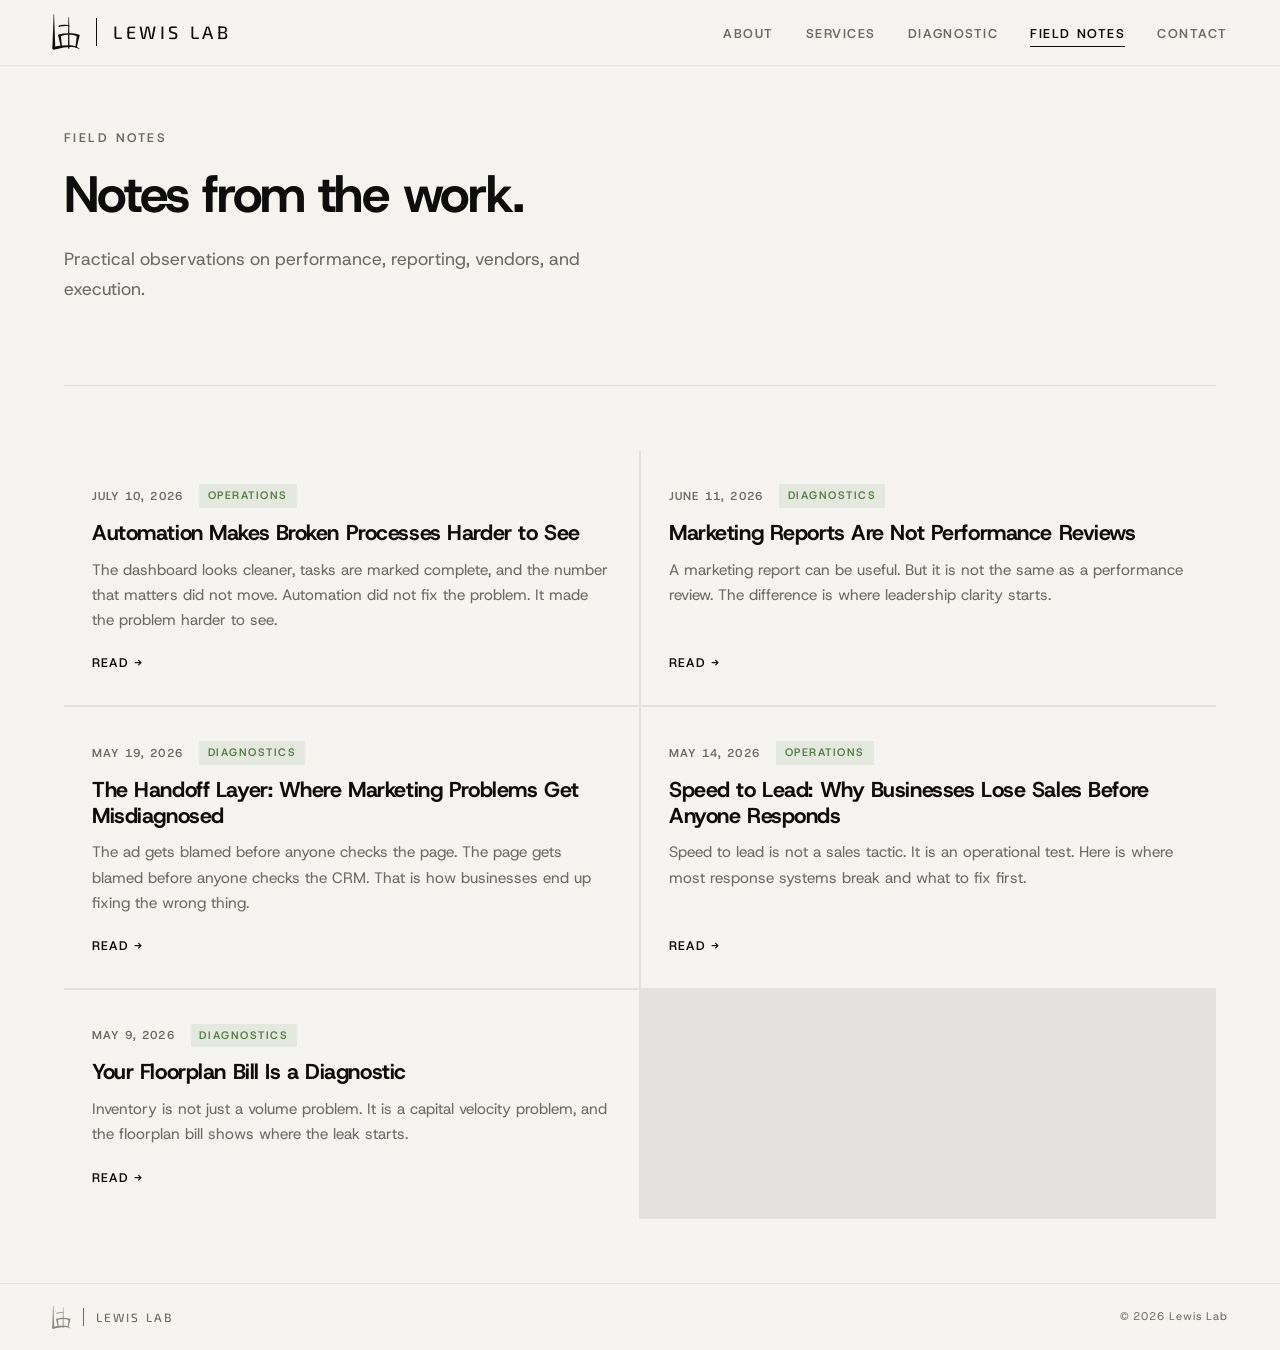
==== commit dfd9f119: "Add Field Note: Automation Makes Broken Processes Harder to See; update homepage, blog index, sitema" ====
--- a/blog.html
+++ b/blog.html
@@ -98,6 +98,18 @@
 
              CATEGORIES: Diagnostics, Strategy, Operations, Data, Marketing, Advisory
              =============================================================== -->
+
+        <article class="post-card reveal">
+          <a class="post-card-inner" href="posts/automation-makes-broken-processes-harder-to-see.html">
+            <div class="post-meta">
+              <time datetime="2026-07-10">July 10, 2026</time>
+              <span class="post-category">Operations</span>
+            </div>
+            <h2 class="post-title">Automation Makes Broken Processes Harder to See</h2>
+            <p class="post-excerpt">The dashboard looks cleaner, tasks are marked complete, and the number that matters did not move. Automation did not fix the problem. It made the problem harder to see.</p>
+            <span class="post-read-more" aria-hidden="true">Read &rarr;</span>
+          </a>
+        </article>
 
         <article class="post-card reveal">
           <a class="post-card-inner" href="posts/marketing-reports-are-not-performance-reviews.html">
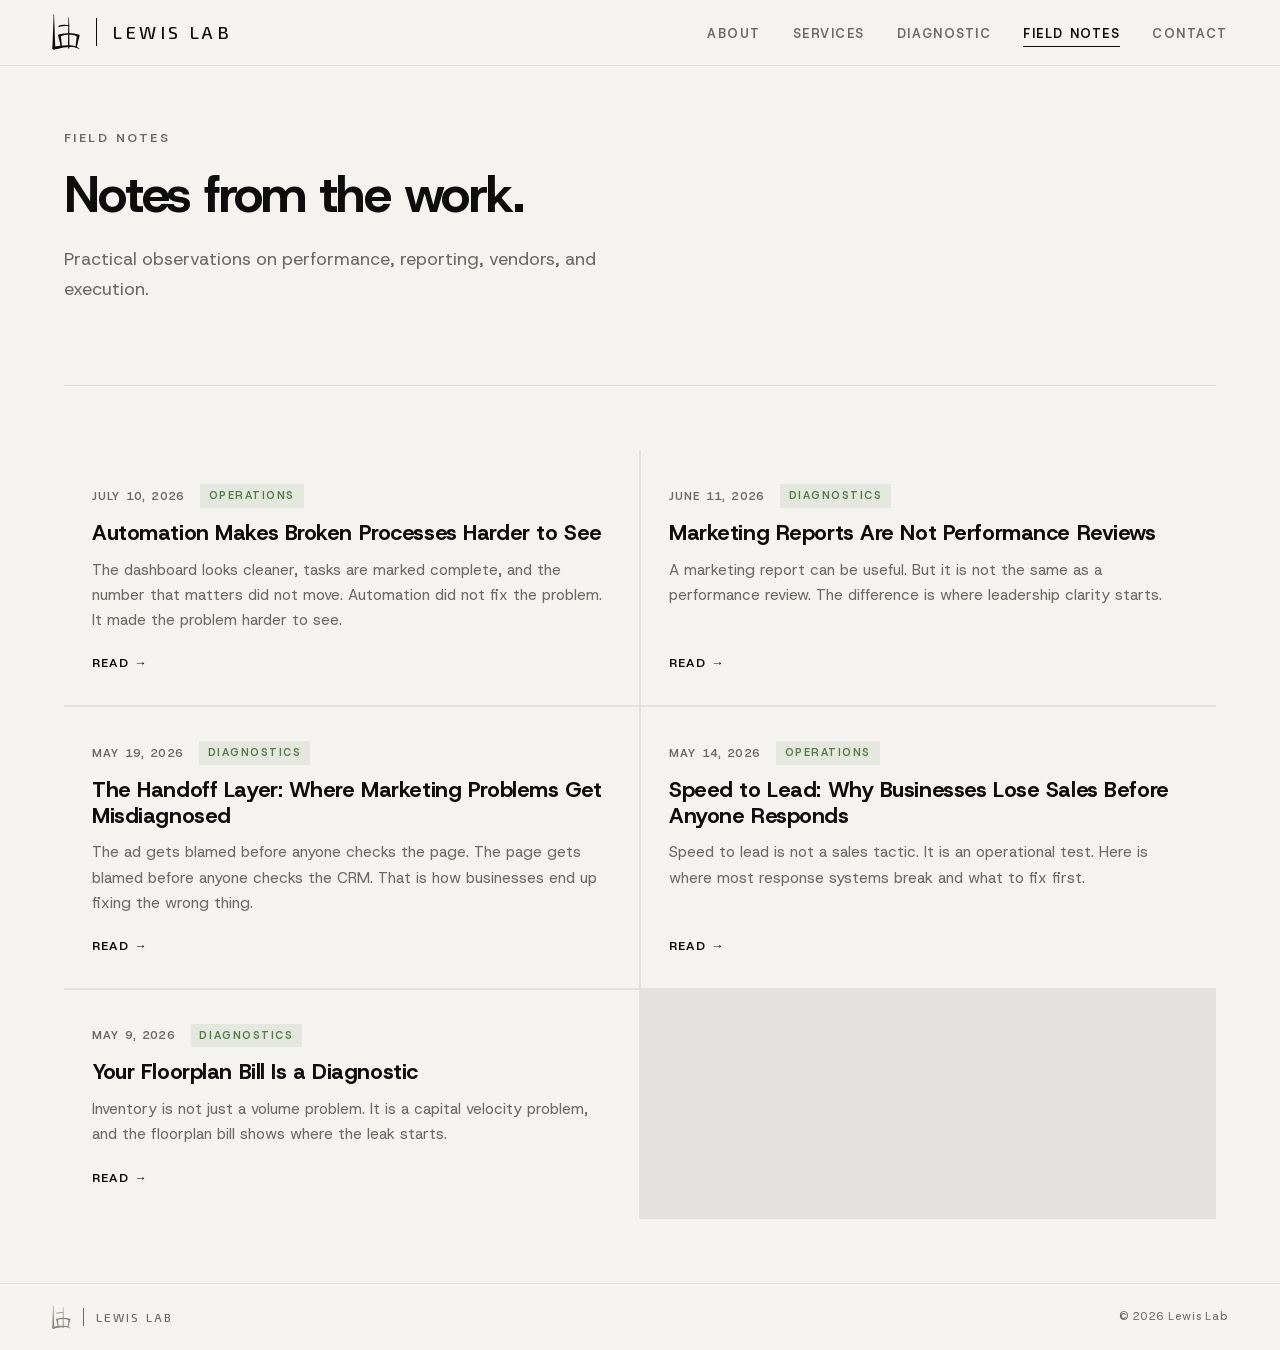
==== commit 00fed872: "Improve mobile loading with self-hosted fonts" ====
--- a/blog.html
+++ b/blog.html
@@ -32,9 +32,7 @@
   <meta name="twitter:description" content="Practical observations on performance, reporting, vendors, and execution." />
   <meta name="twitter:image" content="https://www.lewislab.io/og-image.png" />
 
-  <link rel="preconnect" href="https://fonts.googleapis.com" />
-  <link rel="preconnect" href="https://fonts.gstatic.com" crossorigin />
-  <link href="https://fonts.googleapis.com/css2?family=Host+Grotesk:wght@400;500;600;700&family=Exo+2:wght@400;500;600&display=swap" rel="stylesheet" />
+  <link rel="preload" href="/assets/fonts/host-grotesk-latin-v5.woff2" as="font" type="font/woff2" crossorigin />
   <link rel="stylesheet" href="styles.css" />
 
   <!-- No page-specific CSS needed: blog listing styles are fully in styles.css -->
--- a/styles.css
+++ b/styles.css
@@ -5,6 +5,23 @@
    Post pages (/posts/): <link rel="stylesheet" href="../styles.css">
    ============================================================ */
 
+
+/* Serve the existing variable fonts locally, without a third-party stylesheet. */
+@font-face {
+  font-family: "Host Grotesk";
+  font-style: normal;
+  font-weight: 400 700;
+  font-display: swap;
+  src: url("/assets/fonts/host-grotesk-latin-v5.woff2") format("woff2");
+}
+
+@font-face {
+  font-family: "Exo 2";
+  font-style: normal;
+  font-weight: 400 700;
+  font-display: swap;
+  src: url("/assets/fonts/exo-2-latin-v26.woff2") format("woff2");
+}
 
 /* ── RESET ── */
 *, *::before, *::after {
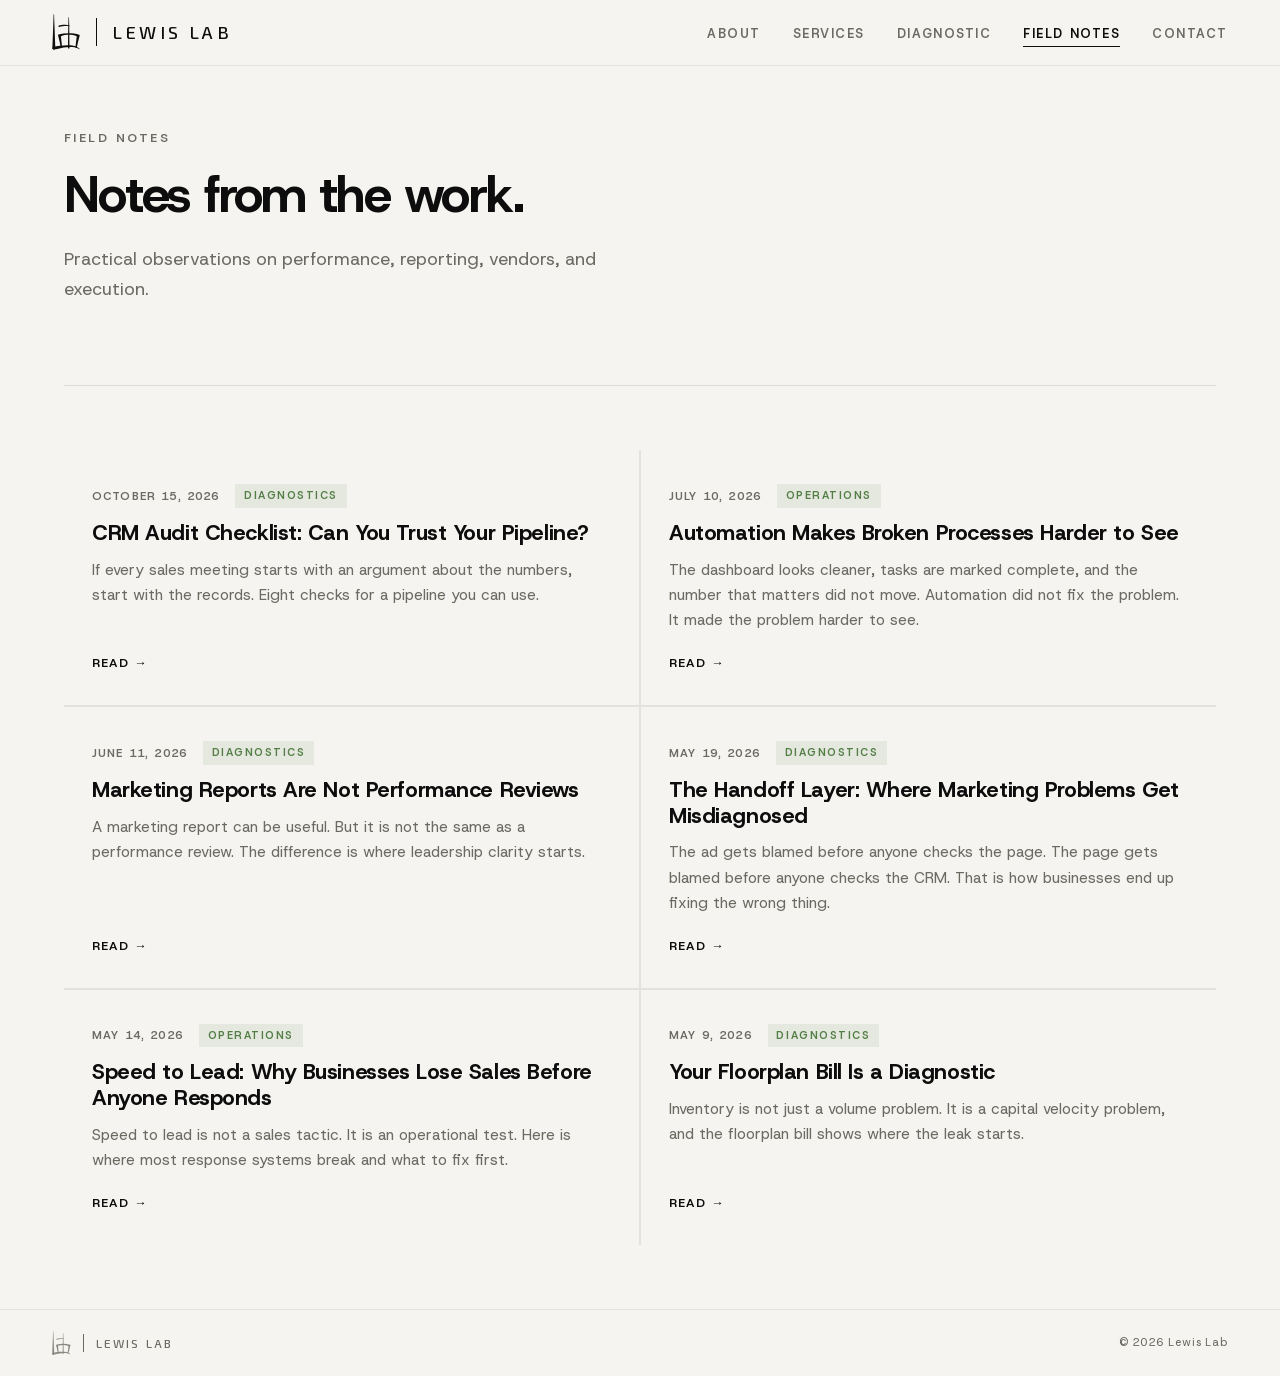
==== commit ecd907cd: "Publish CRM audit checklist and remove site-wide em dashes" ====
--- a/blog.html
+++ b/blog.html
@@ -77,7 +77,7 @@
       <div class="post-grid">
 
         <!-- ===============================================================
-             ADD NEW POSTS HERE — paste a new <article> block as the FIRST
+             ADD NEW POSTS HERE: paste a new <article> block as the FIRST
              child so newest posts appear top-left.
 
              TEMPLATE:
@@ -96,6 +96,18 @@
 
              CATEGORIES: Diagnostics, Strategy, Operations, Data, Marketing, Advisory
              =============================================================== -->
+
+        <article class="post-card reveal">
+          <a class="post-card-inner" href="posts/crm-audit-checklist.html">
+            <div class="post-meta">
+              <time datetime="2026-10-15">October 15, 2026</time>
+              <span class="post-category">Diagnostics</span>
+            </div>
+            <h2 class="post-title">CRM Audit Checklist: Can You Trust Your Pipeline?</h2>
+            <p class="post-excerpt">If every sales meeting starts with an argument about the numbers, start with the records. Eight checks for a pipeline you can use.</p>
+            <span class="post-read-more" aria-hidden="true">Read &rarr;</span>
+          </a>
+        </article>
 
         <article class="post-card reveal">
           <a class="post-card-inner" href="posts/automation-makes-broken-processes-harder-to-see.html">
@@ -189,7 +201,7 @@
     }, { threshold: 0.12 });
     revealItems.forEach((item) => revealObserver.observe(item));
 
-    // GA4 — blog_post_click
+    // GA4: blog_post_click
     (function() {
       function fireEvent(name, params) {
         if (typeof gtag === 'function') {
--- a/styles.css
+++ b/styles.css
@@ -1,5 +1,5 @@
 /* ============================================================
-   Lewis Lab — Shared Stylesheet
+   Lewis Lab: Shared Stylesheet
    styles.css
    Root-level pages: <link rel="stylesheet" href="styles.css">
    Post pages (/posts/): <link rel="stylesheet" href="../styles.css">
@@ -217,6 +217,13 @@
 
 
 /* ── TYPOGRAPHY ── */
+.context-link {
+  color: var(--ink);
+  text-underline-offset: 0.2em;
+}
+
+.context-link:hover { color: var(--moss); }
+
 .section-label {
   font-family: var(--body);
   font-size: 0.78rem;
@@ -692,6 +699,9 @@
 .post-body .post-cta {
   color: var(--white);
   text-decoration: none;
+  max-width: 100%;
+  white-space: normal;
+  text-align: center;
 }
 
 .post-body .post-cta:hover,
@@ -988,7 +998,7 @@
 
 
 /* ════════════════════════════════════════════════
-   INDEX PAGE — homepage-specific styles
+   INDEX PAGE: homepage-specific styles
    ════════════════════════════════════════════════ */
 
 
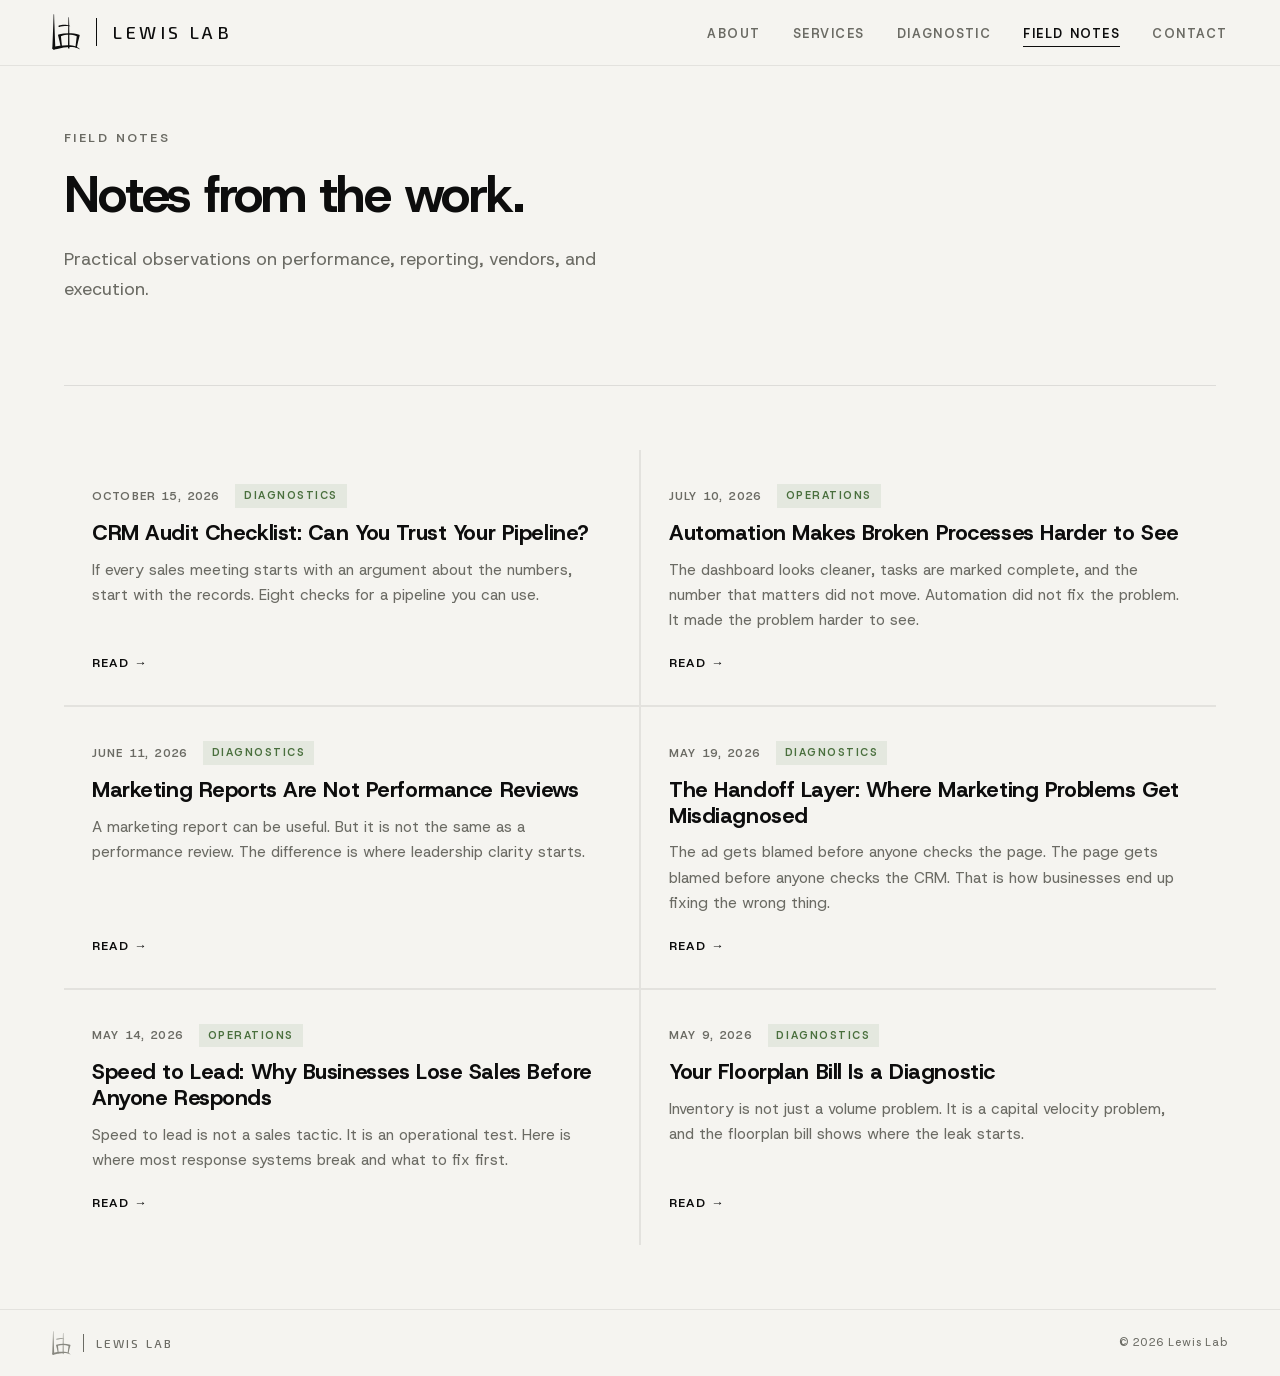
==== commit 93ae8d27: "Publish approved consulting pages and site quality fixes" ====
--- a/blog.html
+++ b/blog.html
@@ -36,8 +36,67 @@
   <link rel="stylesheet" href="styles.css" />
 
   <!-- No page-specific CSS needed: blog listing styles are fully in styles.css -->
+
+  <script type="application/ld+json">
+{
+  "@context": "https://schema.org",
+  "@type": "CollectionPage",
+  "@id": "https://www.lewislab.io/blog.html#webpage",
+  "url": "https://www.lewislab.io/blog.html",
+  "name": "Field Notes | Lewis Lab",
+  "description": "Practical observations on performance, reporting, vendors, and execution.",
+  "isPartOf": {
+    "@id": "https://www.lewislab.io/#website"
+  },
+  "publisher": {
+    "@id": "https://www.lewislab.io/#organization"
+  },
+  "mainEntity": {
+    "@type": "ItemList",
+    "itemListElement": [
+      {
+        "@type": "ListItem",
+        "position": 1,
+        "url": "https://www.lewislab.io/posts/crm-audit-checklist.html",
+        "name": "CRM Audit Checklist: Can You Trust Your Pipeline?"
+      },
+      {
+        "@type": "ListItem",
+        "position": 2,
+        "url": "https://www.lewislab.io/posts/automation-makes-broken-processes-harder-to-see.html",
+        "name": "Automation Makes Broken Processes Harder to See"
+      },
+      {
+        "@type": "ListItem",
+        "position": 3,
+        "url": "https://www.lewislab.io/posts/marketing-reports-are-not-performance-reviews.html",
+        "name": "Marketing Reports Are Not Performance Reviews"
+      },
+      {
+        "@type": "ListItem",
+        "position": 4,
+        "url": "https://www.lewislab.io/posts/marketing-handoff-layer.html",
+        "name": "The Handoff Layer: Where Marketing Problems Get Misdiagnosed"
+      },
+      {
+        "@type": "ListItem",
+        "position": 5,
+        "url": "https://www.lewislab.io/posts/speed-to-lead.html",
+        "name": "Speed to Lead: Why Businesses Lose Sales Before Anyone Responds"
+      },
+      {
+        "@type": "ListItem",
+        "position": 6,
+        "url": "https://www.lewislab.io/posts/your-floorplan-bill-is-a-diagnostic.html",
+        "name": "Your Floorplan Bill Is a Diagnostic"
+      }
+    ]
+  }
+}
+  </script>
 </head>
 <body class="internal-page">
+  <a class="skip-link" href="#main-content">Skip to content</a>
 
   <nav aria-label="Primary navigation">
     <a class="nav-logo" href="/">
@@ -61,7 +120,7 @@
     </ul>
   </nav>
 
-  <main>
+  <main id="main-content" tabindex="-1">
     <div class="ll-container">
       <header class="ll-page-hero">
         <p class="ll-page-label">Field Notes</p>
--- a/styles.css
+++ b/styles.css
@@ -35,6 +35,7 @@
 :root {
   --ink:       #0D0D0D;
   --moss:      #527D45;
+  --moss-text: #496F3D;
   --prussian:  #1E3A4A;
   --parchment: #F5F4F0;
   --stone:     #6B6B64;
@@ -154,8 +155,8 @@
   transform: scaleX(1);
 }
 
-.nav-links a[aria-current="page"] { color: var(--ink); }
-.nav-links a[aria-current="page"]::after { transform: scaleX(1); }
+.nav-links a:is([aria-current="page"], [aria-current="true"]) { color: var(--ink); }
+.nav-links a:is([aria-current="page"], [aria-current="true"])::after { transform: scaleX(1); }
 
 /* Desktop: About is visible */
 .mobile-hide { display: inline; }
@@ -222,7 +223,7 @@
   text-underline-offset: 0.2em;
 }
 
-.context-link:hover { color: var(--moss); }
+.context-link:hover { color: var(--moss-text); }
 
 .section-label {
   font-family: var(--body);
@@ -565,7 +566,7 @@
   font-weight: 600;
   letter-spacing: 0.14em;
   text-transform: uppercase;
-  color: var(--moss);
+  color: var(--moss-text);
   background: rgba(82,125,69,0.1);
   padding: 0.2rem 0.55rem;
 }
@@ -673,7 +674,7 @@
 }
 
 .post-body a:not(.post-cta) {
-  color: var(--moss);
+  color: var(--moss-text);
   text-decoration: underline;
   text-decoration-thickness: 1px;
   text-underline-offset: 0.16em;
@@ -692,8 +693,8 @@
 
 .post-body a[target="_blank"]:not(.post-cta):hover,
 .post-body a[target="_blank"]:not(.post-cta):focus {
-  color: var(--moss);
-  text-decoration-color: var(--moss);
+  color: var(--moss-text);
+  text-decoration-color: var(--moss-text);
 }
 
 .post-body .post-cta {
@@ -822,7 +823,7 @@
   text-underline-offset: 0.18em;
 }
 
-.source-note a:hover { color: var(--moss); }
+.source-note a:hover { color: var(--moss-text); }
 
 .back-link {
   display: block;
@@ -920,7 +921,7 @@
   }
 
   .post-read-more {
-    color: var(--moss);
+    color: var(--moss-text);
   }
 
   .post-header {
@@ -1135,7 +1136,7 @@
   font-family: var(--wordmark);
   font-size: 2.25rem;
   font-weight: 500;
-  color: rgba(255,255,255,0.12);
+  color: rgba(255,255,255,0.40);
   line-height: 1;
   margin-bottom: 0;
 }
@@ -1283,7 +1284,7 @@
   line-height: 1.1;
   letter-spacing: -0.03em;
   color: var(--white);
-  margin-bottom: 0;
+  margin-bottom: 1.25rem;
   max-width: 20ch;
   margin-left: auto;
   margin-right: auto;
@@ -1437,3 +1438,30 @@
   text-decoration: underline;
   text-underline-offset: 3px;
 }
+
+/* Shared keyboard navigation and motion preferences. */
+.skip-link {
+  position: fixed;
+  top: 0.75rem;
+  left: 1rem;
+  z-index: 1000;
+  padding: 0.75rem 1rem;
+  color: var(--white);
+  background: var(--ink);
+  transform: translateY(-200%);
+}
+.skip-link:focus { transform: none; }
+
+main:focus { outline: none; }
+@media (prefers-reduced-motion: reduce) {
+  html { scroll-behavior: auto; }
+  *, *::before, *::after {
+    animation: none !important;
+    transition: none !important;
+    scroll-behavior: auto !important;
+  }
+  :is(.reveal, .reveal-piece, .contact-reveal, .services-intro-reveal) {
+    opacity: 1;
+    transform: none;
+  }
+}
